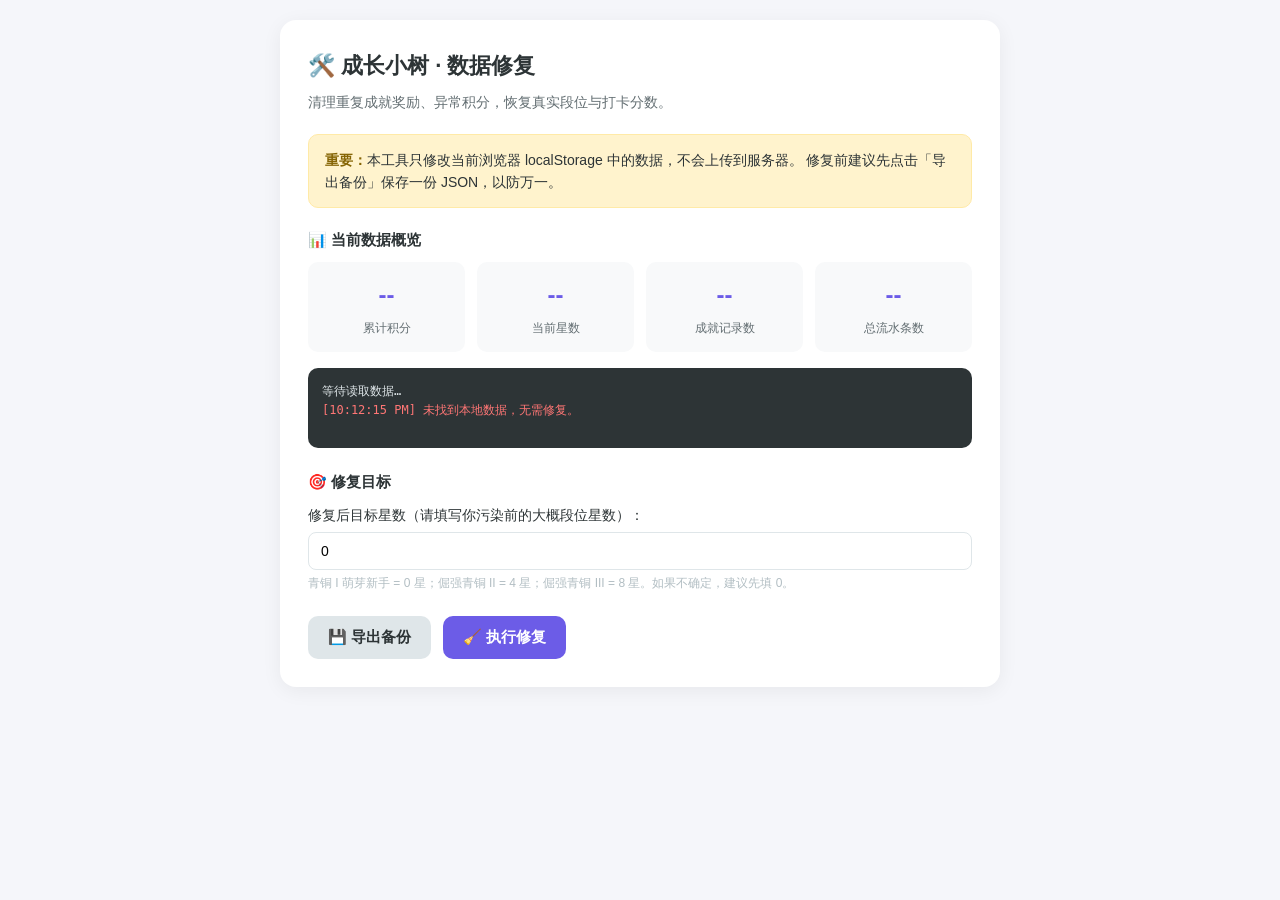
==== repair.html @ d625f998 "fix(rank/achv): 彻底修复段位飞升与成就重复发放；新增 repair.html 数据修复工具；build: 20260824f / SW v72" ====
<!DOCTYPE html>
<html lang="zh-CN">
<head>
    <meta charset="UTF-8">
    <meta name="viewport" content="width=device-width, initial-scale=1.0">
    <title>成长小树 · 数据修复</title>
    <style>
        * { box-sizing: border-box; }
        body {
            font-family: -apple-system, BlinkMacSystemFont, 'Segoe UI', 'PingFang SC', 'Microsoft YaHei', sans-serif;
            background: #f5f6fa;
            color: #2d3436;
            line-height: 1.6;
            padding: 20px;
            margin: 0;
        }
        .wrap {
            max-width: 720px;
            margin: 0 auto;
            background: #fff;
            border-radius: 16px;
            padding: 28px;
            box-shadow: 0 4px 20px rgba(0,0,0,0.06);
        }
        h1 { font-size: 22px; margin: 0 0 8px; }
        .subtitle { color: #636e72; font-size: 14px; margin-bottom: 20px; }
        .alert {
            background: #fff3cd;
            border: 1px solid #ffeaa7;
            border-radius: 10px;
            padding: 14px 16px;
            margin-bottom: 20px;
            font-size: 14px;
        }
        .alert strong { color: #856404; }
        .section { margin-bottom: 22px; }
        .section-title {
            font-weight: 600;
            font-size: 15px;
            margin-bottom: 10px;
            display: flex;
            align-items: center;
            gap: 6px;
        }
        .stats {
            display: grid;
            grid-template-columns: repeat(auto-fit, minmax(140px, 1fr));
            gap: 12px;
            margin-bottom: 16px;
        }
        .stat {
            background: #f8f9fa;
            border-radius: 10px;
            padding: 14px;
            text-align: center;
        }
        .stat .num {
            font-size: 24px;
            font-weight: 700;
            color: #6c5ce7;
        }
        .stat .label {
            font-size: 12px;
            color: #636e72;
            margin-top: 4px;
        }
        label {
            display: block;
            font-size: 14px;
            margin-bottom: 6px;
            font-weight: 500;
        }
        input[type="number"] {
            width: 100%;
            padding: 10px 12px;
            border: 1px solid #dfe6e9;
            border-radius: 8px;
            font-size: 14px;
        }
        .hint {
            font-size: 12px;
            color: #b2bec3;
            margin-top: 4px;
        }
        .btn {
            display: inline-flex;
            align-items: center;
            justify-content: center;
            gap: 6px;
            padding: 12px 20px;
            border: none;
            border-radius: 10px;
            font-size: 15px;
            cursor: pointer;
            font-weight: 600;
        }
        .btn-primary { background: #6c5ce7; color: #fff; }
        .btn-primary:hover { background: #5b4cc4; }
        .btn-secondary { background: #dfe6e9; color: #2d3436; }
        .btn-secondary:hover { background: #b2bec3; }
        .actions { display: flex; gap: 12px; margin-top: 20px; flex-wrap: wrap; }
        .log {
            background: #2d3436;
            color: #dfe6e9;
            border-radius: 10px;
            padding: 14px;
            font-family: ui-monospace, SFMono-Regular, Menlo, monospace;
            font-size: 12px;
            white-space: pre-wrap;
            min-height: 80px;
            max-height: 300px;
            overflow: auto;
        }
        .done { color: #00b894; }
        .warn { color: #fdcb6e; }
        .err { color: #ff7675; }
        .hidden { display: none; }
    </style>
</head>
<body>
    <div class="wrap">
        <h1>🛠️ 成长小树 · 数据修复</h1>
        <div class="subtitle">清理重复成就奖励、异常积分，恢复真实段位与打卡分数。</div>

        <div class="alert">
            <strong>重要：</strong>本工具只修改当前浏览器 localStorage 中的数据，不会上传到服务器。
            修复前建议先点击「导出备份」保存一份 JSON，以防万一。
        </div>

        <div class="section">
            <div class="section-title">📊 当前数据概览</div>
            <div class="stats" id="statsBox">
                <div class="stat"><div class="num" id="sEarned">--</div><div class="label">累计积分</div></div>
                <div class="stat"><div class="num" id="sRankStars">--</div><div class="label">当前星数</div></div>
                <div class="stat"><div class="num" id="sAchvCount">--</div><div class="label">成就记录数</div></div>
                <div class="stat"><div class="num" id="sHistoryCount">--</div><div class="label">总流水条数</div></div>
            </div>
            <div class="log" id="logBox">等待读取数据…</div>
        </div>

        <div class="section">
            <div class="section-title">🎯 修复目标</div>
            <label for="targetStars">修复后目标星数（请填写你污染前的大概段位星数）：</label>
            <input type="number" id="targetStars" value="0" min="0" max="1000">
            <div class="hint">青铜 I 萌芽新手 = 0 星；倔强青铜 II = 4 星；倔强青铜 III = 8 星。如果不确定，建议先填 0。</div>
        </div>

        <div class="actions">
            <button class="btn btn-secondary" onclick="exportBackup()">💾 导出备份</button>
            <button class="btn btn-primary" onclick="runRepair()">🧹 执行修复</button>
        </div>
    </div>

    <script>
        const LS_KEY = 'growtree_state';
        const ACHV_TYPES = new Set(['achv']);
        let raw = null;

        function log(msg, cls = '') {
            const box = document.getElementById('logBox');
            const line = document.createElement('div');
            line.className = cls;
            line.textContent = `[${new Date().toLocaleTimeString()}] ${msg}`;
            box.appendChild(line);
            box.scrollTop = box.scrollHeight;
        }

        function readState() {
            try {
                raw = localStorage.getItem(LS_KEY);
                if (!raw) { log('未找到本地数据，无需修复。', 'err'); return null; }
                return JSON.parse(raw);
            } catch (e) {
                log('读取数据失败：' + e.message, 'err');
                return null;
            }
        }

        function renderStats(st) {
            const data = st.data || {};
            const game = data.game || {};
            const pts = data.points || { earned: 0, used: 0, history: [] };
            document.getElementById('sEarned').textContent = (pts.earned || 0).toLocaleString();
            document.getElementById('sRankStars').textContent = (game.rankStars || 0).toLocaleString();
            const achvCount = (pts.history || []).filter(h => ACHV_TYPES.has(h.type)).length;
            document.getElementById('sAchvCount').textContent = achvCount;
            document.getElementById('sHistoryCount').textContent = (pts.history || []).length;
        }

        function init() {
            const st = readState();
            if (!st) return;
            renderStats(st);
            log('数据读取成功。');

            // 自动估算重复成就
            const pts = st.data.points || { history: [] };
            const dupMap = {};
            let dupTotal = 0;
            for (const h of pts.history) {
                if (!ACHV_TYPES.has(h.type)) continue;
                const key = h.reason || h.type;
                dupMap[key] = (dupMap[key] || 0) + 1;
            }
            for (const [k, c] of Object.entries(dupMap)) {
                if (c > 1) {
                    dupTotal += c - 1;
                    log(`发现重复成就奖励：${k} × ${c} 条`, 'warn');
                }
            }
            if (dupTotal) log(`预计可清理 ${dupTotal} 条重复成就记录。`, 'warn');
            else log('未发现重复成就奖励。');
        }

        function exportBackup() {
            if (!raw) { log('没有数据可导出。', 'err'); return; }
            const blob = new Blob([raw], { type: 'application/json' });
            const url = URL.createObjectURL(blob);
            const a = document.createElement('a');
            a.href = url;
            a.download = `growtree_backup_${new Date().toISOString().slice(0,19).replace(/:/g,'-')}.json`;
            a.click();
            URL.revokeObjectURL(url);
            log('备份已导出，请妥善保存。', 'done');
        }

        function runRepair() {
            const st = readState();
            if (!st) return;

            log('开始修复…');
            const data = st.data;
            const pts = data.points || { earned: 0, used: 0, history: [] };
            const game = data.game || {};

            // 1. 按 reason 去重，只保留最早的一条成就奖励
            const seen = new Set();
            const beforeLen = pts.history.length;
            pts.history = pts.history.filter(h => {
                if (!ACHV_TYPES.has(h.type)) return true;
                const key = h.reason || h.type;
                if (seen.has(key)) return false;
                seen.add(key);
                return true;
            });
            const removed = beforeLen - pts.history.length;
            if (removed) log(`已清理 ${removed} 条重复成就奖励记录。`, 'done');
            else log('没有重复成就奖励需要清理。');

            // 2. 删除明显异常的单条记录（单个 base 记录 > 500 分视为异常）
            const beforeLen2 = pts.history.length;
            pts.history = pts.history.filter(h => {
                if (h.type === 'base' && (h.points || 0) > 500) return false;
                if (h.type === 'streak' && (h.points || 0) > 500) return false;
                return true;
            });
            const removed2 = beforeLen2 - pts.history.length;
            if (removed2) log(`已清理 ${removed2} 条异常高分记录。`, 'done');

            // 3. 重新计算 earned
            const earned = pts.history.reduce((s, h) => s + (h.points || 0), 0);
            pts.earned = earned;
            log(`重新计算累计积分：${earned}`);

            // 4. 计算真实星数
            const earnedStars = Math.floor(earned / 100);
            log(`按真实积分对应星数：${earnedStars} 星。`);

            // 5. 使用用户输入的目标星数（默认不超过真实星数，防止再次飞升）
            let target = parseInt(document.getElementById('targetStars').value, 10);
            if (isNaN(target) || target < 0) target = 0;
            if (target > earnedStars) {
                log(`目标星数 ${target} 超过真实星数 ${earnedStars}，已限制为 ${earnedStars}。`, 'warn');
                target = earnedStars;
            }
            game.rankStars = target;
            game.accountedEarnedStars = target;
            log(`段位已校准为：${target} 星。`, 'done');

            // 6. 重置成就与称号状态，让下次主程序按真实状态重新发放（且只发一次）
            game.achievements = {};
            game.titles = game.titles || [];
            log('已重置成就解锁状态，下次启动会按真实进度重新判定一次。', 'done');

            // 7. 修正赛季峰值（如果高于当前星数）
            if (game.season && typeof game.season.peakStars === 'number' && game.season.peakStars > target) {
                game.season.peakStars = target;
                game.season.peakKey = null;
                log('已修正本赛季最高段位记录。', 'done');
            }
            if (game.season && typeof game.season.startStars === 'number' && game.season.startStars > target) {
                game.season.startStars = target;
                log('已修正本赛季起点段位记录。', 'done');
            }

            // 8. 写回 localStorage
            try {
                localStorage.setItem(LS_KEY, JSON.stringify(st));
                log('修复数据已写回本地存储。', 'done');
                log('请刷新成长小树页面查看效果。', 'done');
                renderStats(st);
            } catch (e) {
                log('保存失败：' + e.message, 'err');
            }
        }

        init();
    </script>
</body>
</html>
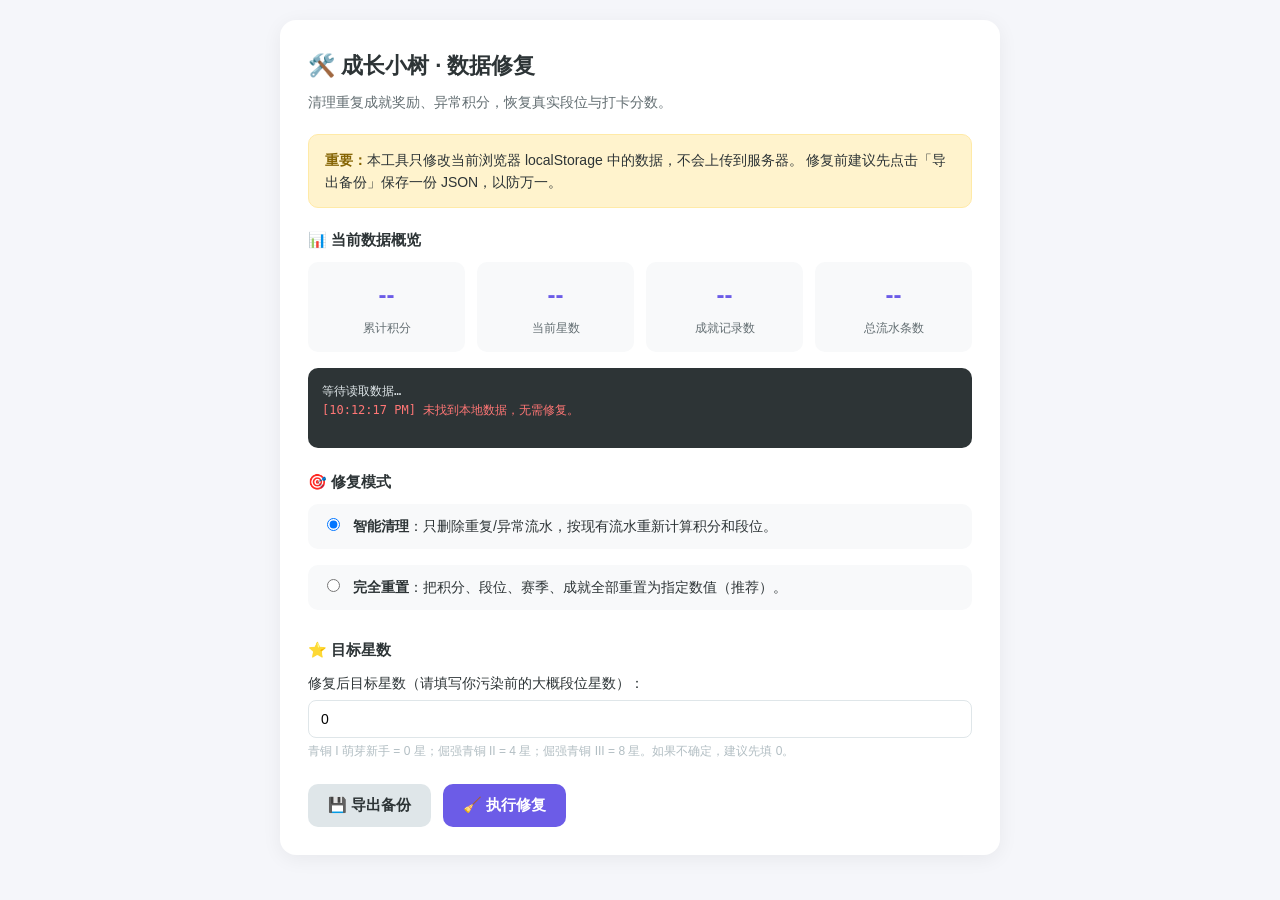
==== commit f35e7001: "fix: repair.html 完全重置到指定积分 + 成就冻结守卫 (20260824h)" ====
--- a/repair.html
+++ b/repair.html
@@ -115,6 +115,16 @@
         .warn { color: #fdcb6e; }
         .err { color: #ff7675; }
         .hidden { display: none; }
+        .mode-switch { display: flex; flex-direction: column; gap: 10px; }
+        .mode-label {
+            display: flex; align-items: flex-start; gap: 10px;
+            background: #f8f9fa; border-radius: 10px; padding: 12px 14px;
+            cursor: pointer; font-size: 14px;
+        }
+        .mode-label input { margin-top: 2px; }
+        .mode-label span { flex: 1; line-height: 1.5; }
+        .alert-info { background: #e8f4fd; border-color: #74b9ff; }
+        .alert-info strong { color: #0984e3; }
     </style>
 </head>
 <body>
@@ -139,15 +149,41 @@
         </div>
 
         <div class="section">
-            <div class="section-title">🎯 修复目标</div>
+            <div class="section-title">🎯 修复模式</div>
+            <div class="mode-switch">
+                <label class="mode-label">
+                    <input type="radio" name="repairMode" value="smart" checked onchange="onModeChange()">
+                    <span><b>智能清理</b>：只删除重复/异常流水，按现有流水重新计算积分和段位。</span>
+                </label>
+                <label class="mode-label">
+                    <input type="radio" name="repairMode" value="full" onchange="onModeChange()">
+                    <span><b>完全重置</b>：把积分、段位、赛季、成就全部重置为指定数值（推荐）。</span>
+                </label>
+            </div>
+        </div>
+
+        <div class="section" id="smartTargetSection">
+            <div class="section-title">⭐ 目标星数</div>
             <label for="targetStars">修复后目标星数（请填写你污染前的大概段位星数）：</label>
             <input type="number" id="targetStars" value="0" min="0" max="1000">
             <div class="hint">青铜 I 萌芽新手 = 0 星；倔强青铜 II = 4 星；倔强青铜 III = 8 星。如果不确定，建议先填 0。</div>
         </div>
 
+        <div class="section hidden" id="fullResetSection">
+            <div class="section-title">🔧 完全重置到指定积分</div>
+            <label for="targetPoints">修复后目标累计积分：</label>
+            <input type="number" id="targetPoints" value="460" min="0" max="999999">
+            <div class="hint">系统会按「1 星 = 100 积分」自动换算段位。460 积分 = 4 星 = 倔强青铜 II。</div>
+            <div class="alert alert-info" style="margin-top:12px;">
+                <strong>会重置的项目：</strong>累计积分、积分流水、已使用积分、当前段位、赛季最高/起点、所有成就、称号、星能、连胜。<br>
+                <strong>不会重置的项目：</strong>打卡项设置、打卡历史、心愿单、备忘录等日常数据。
+            </div>
+        </div>
+
         <div class="actions">
             <button class="btn btn-secondary" onclick="exportBackup()">💾 导出备份</button>
             <button class="btn btn-primary" onclick="runRepair()">🧹 执行修复</button>
+            <button class="btn btn-secondary" onclick="unfreezeAchievements()" id="unfreezeBtn" style="display:none;">🔓 解冻成就</button>
         </div>
     </div>
 
@@ -187,11 +223,35 @@
             document.getElementById('sHistoryCount').textContent = (pts.history || []).length;
         }
 
+        function onModeChange() {
+            const mode = document.querySelector('input[name="repairMode"]:checked').value;
+            document.getElementById('smartTargetSection').classList.toggle('hidden', mode !== 'smart');
+            document.getElementById('fullResetSection').classList.toggle('hidden', mode !== 'full');
+        }
+
+        function unfreezeAchievements() {
+            const st = readState();
+            if (!st) return;
+            const game = st.data.game || {};
+            if (game._achievementsFrozen) {
+                delete game._achievementsFrozen;
+                localStorage.setItem(LS_KEY, JSON.stringify(st));
+                log('成就已解冻，下次启动主程序会恢复正常判定。', 'done');
+                document.getElementById('unfreezeBtn').style.display = 'none';
+            } else {
+                log('当前成就并未被冻结。');
+            }
+        }
+
         function init() {
             const st = readState();
             if (!st) return;
             renderStats(st);
             log('数据读取成功。');
+            if (st.data.game && st.data.game._achievementsFrozen) {
+                document.getElementById('unfreezeBtn').style.display = 'inline-flex';
+                log('检测到成就已被冻结（防止批量解锁）。如需恢复可在下方点击「解冻成就」。', 'warn');
+            }
 
             // 自动估算重复成就
             const pts = st.data.points || { history: [] };
@@ -224,81 +284,154 @@
             log('备份已导出，请妥善保存。', 'done');
         }
 
+        function today() {
+            const d = new Date();
+            return `${d.getFullYear()}-${String(d.getMonth() + 1).padStart(2, '0')}-${String(d.getDate()).padStart(2, '0')}`;
+        }
+
+        function resetToPoints(st, targetPoints) {
+            const data = st.data;
+            const pts = data.points || { earned: 0, used: 0, history: [] };
+            const game = data.game || {};
+            const targetStars = Math.floor(targetPoints / 100);
+
+            // 1. 清空并重建积分流水
+            pts.history = [];
+            if (targetPoints > 0) {
+                pts.history.push({
+                    type: 'base',
+                    points: targetPoints,
+                    date: today(),
+                    reason: '数据修复重置',
+                    time: new Date().toISOString()
+                });
+            }
+            pts.earned = targetPoints;
+            pts.used = 0;
+            log(`累计积分已重置为：${targetPoints}`, 'done');
+
+            // 2. 重置段位
+            game.rankStars = targetStars;
+            game.accountedEarnedStars = targetStars;
+            game._pointsCalibrated = true;
+            log(`段位已重置为：${targetStars} 星（${targetPoints} 积分）`, 'done');
+
+            // 3. 重置赛季记录
+            if (!game.season) {
+                const cur = new Date();
+                const m = cur.getMonth() + 1;
+                let key = 'summer', name = '夏赛季';
+                if ([3,4,5].includes(m)) { key = 'spring'; name = '春赛季'; }
+                else if ([6,7,8].includes(m)) { key = 'summer'; name = '夏赛季'; }
+                else if ([9,10,11].includes(m)) { key = 'autumn'; name = '秋赛季'; }
+                else { key = 'winter'; name = '冬赛季'; }
+                game.season = { id: `${cur.getFullYear()}-${key}`, key, name, year: cur.getFullYear() };
+            }
+            game.season.startStars = targetStars;
+            game.season.peakStars = targetStars;
+            game.season.peakKey = null;
+            log('本赛季起点/最高段位已同步重置。', 'done');
+
+            // 4. 重置成就、称号、星能、连胜
+            game.achievements = {};
+            game.titles = [];
+            game._achievementsFrozen = true;
+            game.courage = 0;
+            game.courageStars = 0;
+            game.allFourCourageDates = [];
+            if (typeof game.winStreak === 'number') game.winStreak = 0;
+            log('成就、称号、星能、连胜已重置，并自动冻结成就防止再次污染。', 'done');
+
+            return st;
+        }
+
         function runRepair() {
             const st = readState();
             if (!st) return;
 
-            log('开始修复…');
+            const mode = document.querySelector('input[name="repairMode"]:checked').value;
             const data = st.data;
             const pts = data.points || { earned: 0, used: 0, history: [] };
             const game = data.game || {};
 
-            // 1. 按 reason 去重，只保留最早的一条成就奖励
-            const seen = new Set();
-            const beforeLen = pts.history.length;
-            pts.history = pts.history.filter(h => {
-                if (!ACHV_TYPES.has(h.type)) return true;
-                const key = h.reason || h.type;
-                if (seen.has(key)) return false;
-                seen.add(key);
-                return true;
-            });
-            const removed = beforeLen - pts.history.length;
-            if (removed) log(`已清理 ${removed} 条重复成就奖励记录。`, 'done');
-            else log('没有重复成就奖励需要清理。');
-
-            // 2. 删除明显异常的单条记录（单个 base 记录 > 500 分视为异常）
-            const beforeLen2 = pts.history.length;
-            pts.history = pts.history.filter(h => {
-                if (h.type === 'base' && (h.points || 0) > 500) return false;
-                if (h.type === 'streak' && (h.points || 0) > 500) return false;
-                return true;
-            });
-            const removed2 = beforeLen2 - pts.history.length;
-            if (removed2) log(`已清理 ${removed2} 条异常高分记录。`, 'done');
-
-            // 3. 重新计算 earned
-            const earned = pts.history.reduce((s, h) => s + (h.points || 0), 0);
-            pts.earned = earned;
-            log(`重新计算累计积分：${earned}`);
-
-            // 4. 计算真实星数
-            const earnedStars = Math.floor(earned / 100);
-            log(`按真实积分对应星数：${earnedStars} 星。`);
-
-            // 5. 使用用户输入的目标星数（默认不超过真实星数，防止再次飞升）
-            let target = parseInt(document.getElementById('targetStars').value, 10);
-            if (isNaN(target) || target < 0) target = 0;
-            if (target > earnedStars) {
-                log(`目标星数 ${target} 超过真实星数 ${earnedStars}，已限制为 ${earnedStars}。`, 'warn');
-                target = earnedStars;
-            }
-            game.rankStars = target;
-            game.accountedEarnedStars = target;
-            log(`段位已校准为：${target} 星。`, 'done');
-
-            // 6. 重置成就与称号状态，让下次主程序按真实状态重新发放（且只发一次）
-            game.achievements = {};
-            game.titles = game.titles || [];
-            log('已重置成就解锁状态，下次启动会按真实进度重新判定一次。', 'done');
-
-            // 7. 修正赛季峰值（如果高于当前星数）
-            if (game.season && typeof game.season.peakStars === 'number' && game.season.peakStars > target) {
-                game.season.peakStars = target;
-                game.season.peakKey = null;
-                log('已修正本赛季最高段位记录。', 'done');
-            }
-            if (game.season && typeof game.season.startStars === 'number' && game.season.startStars > target) {
-                game.season.startStars = target;
-                log('已修正本赛季起点段位记录。', 'done');
-            }
-
-            // 8. 写回 localStorage
+            if (mode === 'full') {
+                let targetPoints = parseInt(document.getElementById('targetPoints').value, 10);
+                if (isNaN(targetPoints) || targetPoints < 0) targetPoints = 0;
+                log(`开始完全重置到 ${targetPoints} 积分…`);
+                resetToPoints(st, targetPoints);
+            } else {
+                log('开始智能清理…');
+
+                // 1. 按 reason 去重，只保留最早的一条成就奖励
+                const seen = new Set();
+                const beforeLen = pts.history.length;
+                pts.history = pts.history.filter(h => {
+                    if (!ACHV_TYPES.has(h.type)) return true;
+                    const key = h.reason || h.type;
+                    if (seen.has(key)) return false;
+                    seen.add(key);
+                    return true;
+                });
+                const removed = beforeLen - pts.history.length;
+                if (removed) log(`已清理 ${removed} 条重复成就奖励记录。`, 'done');
+                else log('没有重复成就奖励需要清理。');
+
+                // 2. 删除明显异常的单条记录（单个 base 记录 > 500 分视为异常）
+                const beforeLen2 = pts.history.length;
+                pts.history = pts.history.filter(h => {
+                    if (h.type === 'base' && (h.points || 0) > 500) return false;
+                    if (h.type === 'streak' && (h.points || 0) > 500) return false;
+                    return true;
+                });
+                const removed2 = beforeLen2 - pts.history.length;
+                if (removed2) log(`已清理 ${removed2} 条异常高分记录。`, 'done');
+
+                // 3. 重新计算 earned
+                const earned = pts.history.reduce((s, h) => s + (h.points || 0), 0);
+                pts.earned = earned;
+                log(`重新计算累计积分：${earned}`);
+
+                // 4. 计算真实星数
+                const earnedStars = Math.floor(earned / 100);
+                log(`按真实积分对应星数：${earnedStars} 星。`);
+
+                // 5. 使用用户输入的目标星数（默认不超过真实星数，防止再次飞升）
+                let target = parseInt(document.getElementById('targetStars').value, 10);
+                if (isNaN(target) || target < 0) target = 0;
+                if (target > earnedStars) {
+                    log(`目标星数 ${target} 超过真实星数 ${earnedStars}，已限制为 ${earnedStars}。`, 'warn');
+                    target = earnedStars;
+                }
+                game.rankStars = target;
+                game.accountedEarnedStars = target;
+                log(`段位已校准为：${target} 星。`, 'done');
+
+                // 6. 重置成就与称号状态，让下次主程序按真实状态重新发放（且只发一次）
+                game.achievements = {};
+                game.titles = game.titles || [];
+                log('已重置成就解锁状态，下次启动会按真实进度重新判定一次。', 'done');
+
+                // 7. 修正赛季峰值（如果高于当前星数）
+                if (game.season && typeof game.season.peakStars === 'number' && game.season.peakStars > target) {
+                    game.season.peakStars = target;
+                    game.season.peakKey = null;
+                    log('已修正本赛季最高段位记录。', 'done');
+                }
+                if (game.season && typeof game.season.startStars === 'number' && game.season.startStars > target) {
+                    game.season.startStars = target;
+                    log('已修正本赛季起点段位记录。', 'done');
+                }
+            }
+
+            // 写回 localStorage
             try {
                 localStorage.setItem(LS_KEY, JSON.stringify(st));
                 log('修复数据已写回本地存储。', 'done');
                 log('请刷新成长小树页面查看效果。', 'done');
                 renderStats(st);
+                if (game._achievementsFrozen) {
+                    document.getElementById('unfreezeBtn').style.display = 'inline-flex';
+                }
             } catch (e) {
                 log('保存失败：' + e.message, 'err');
             }
